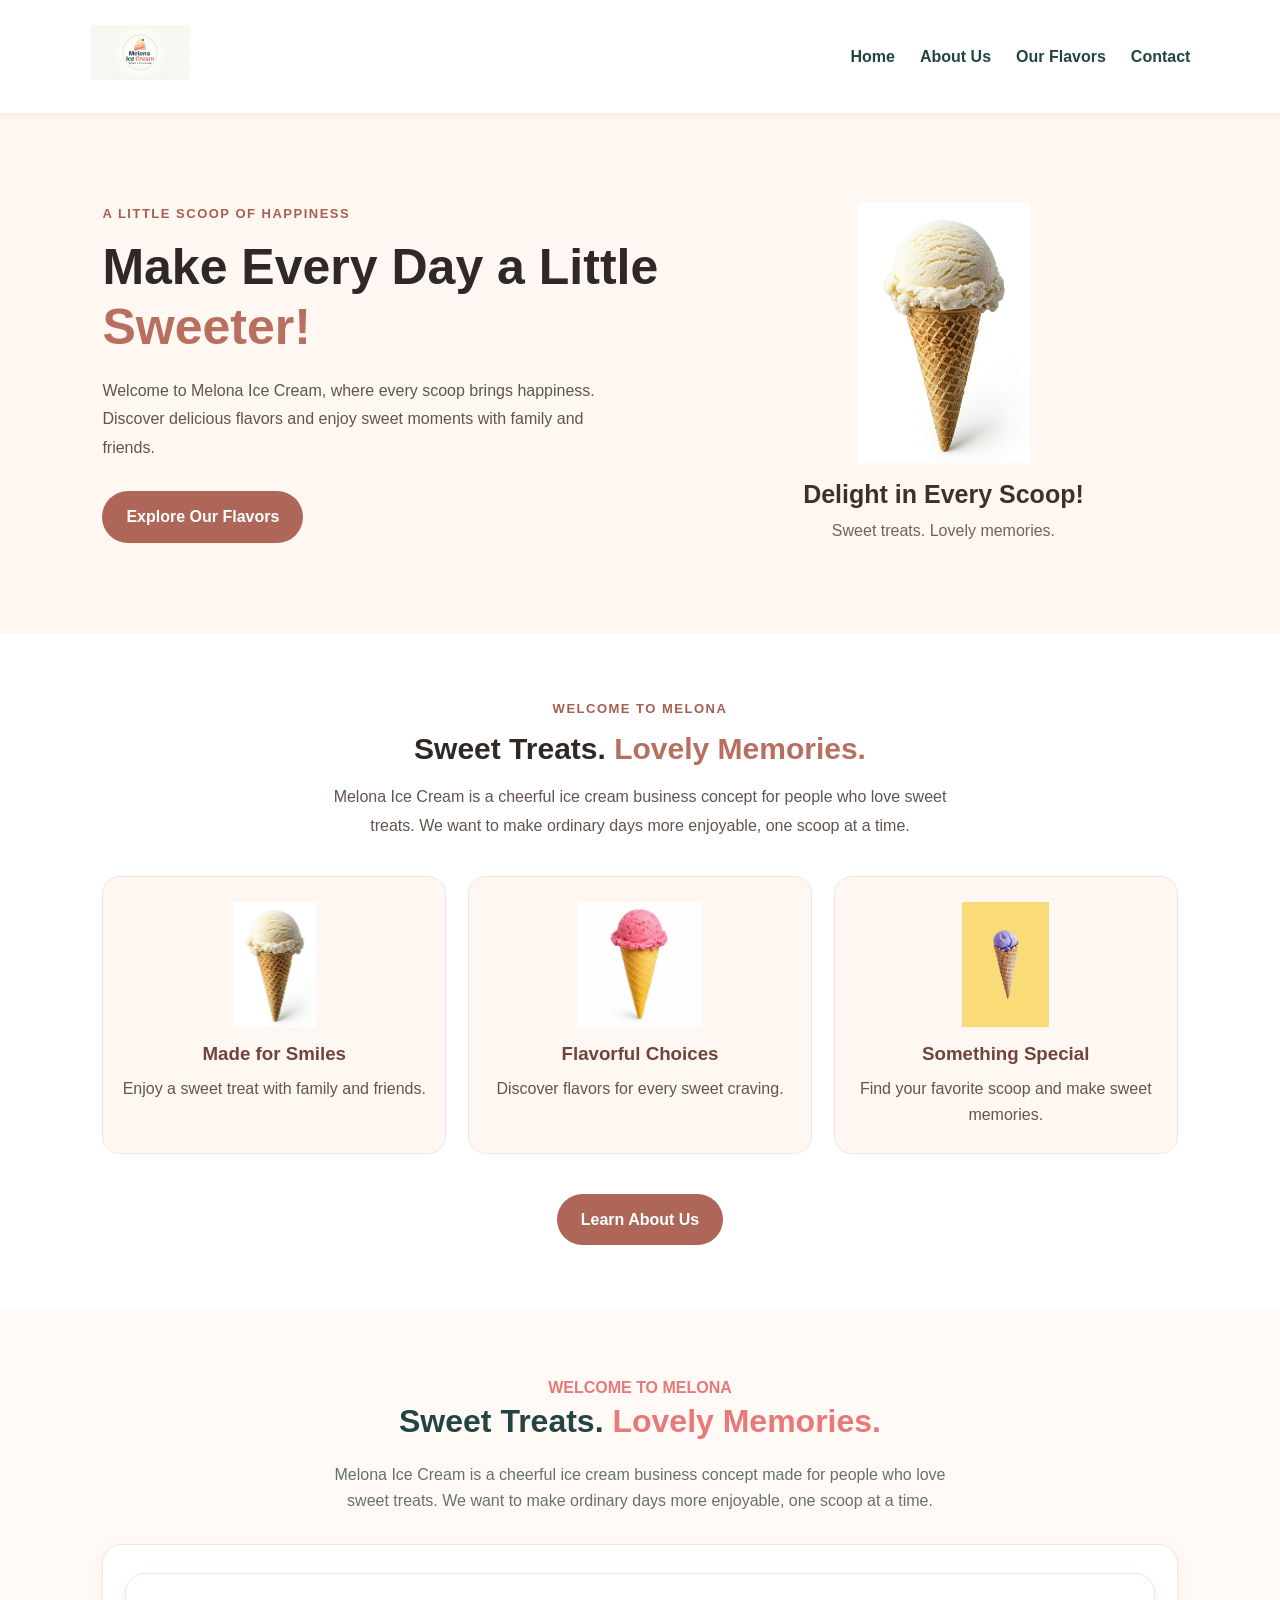
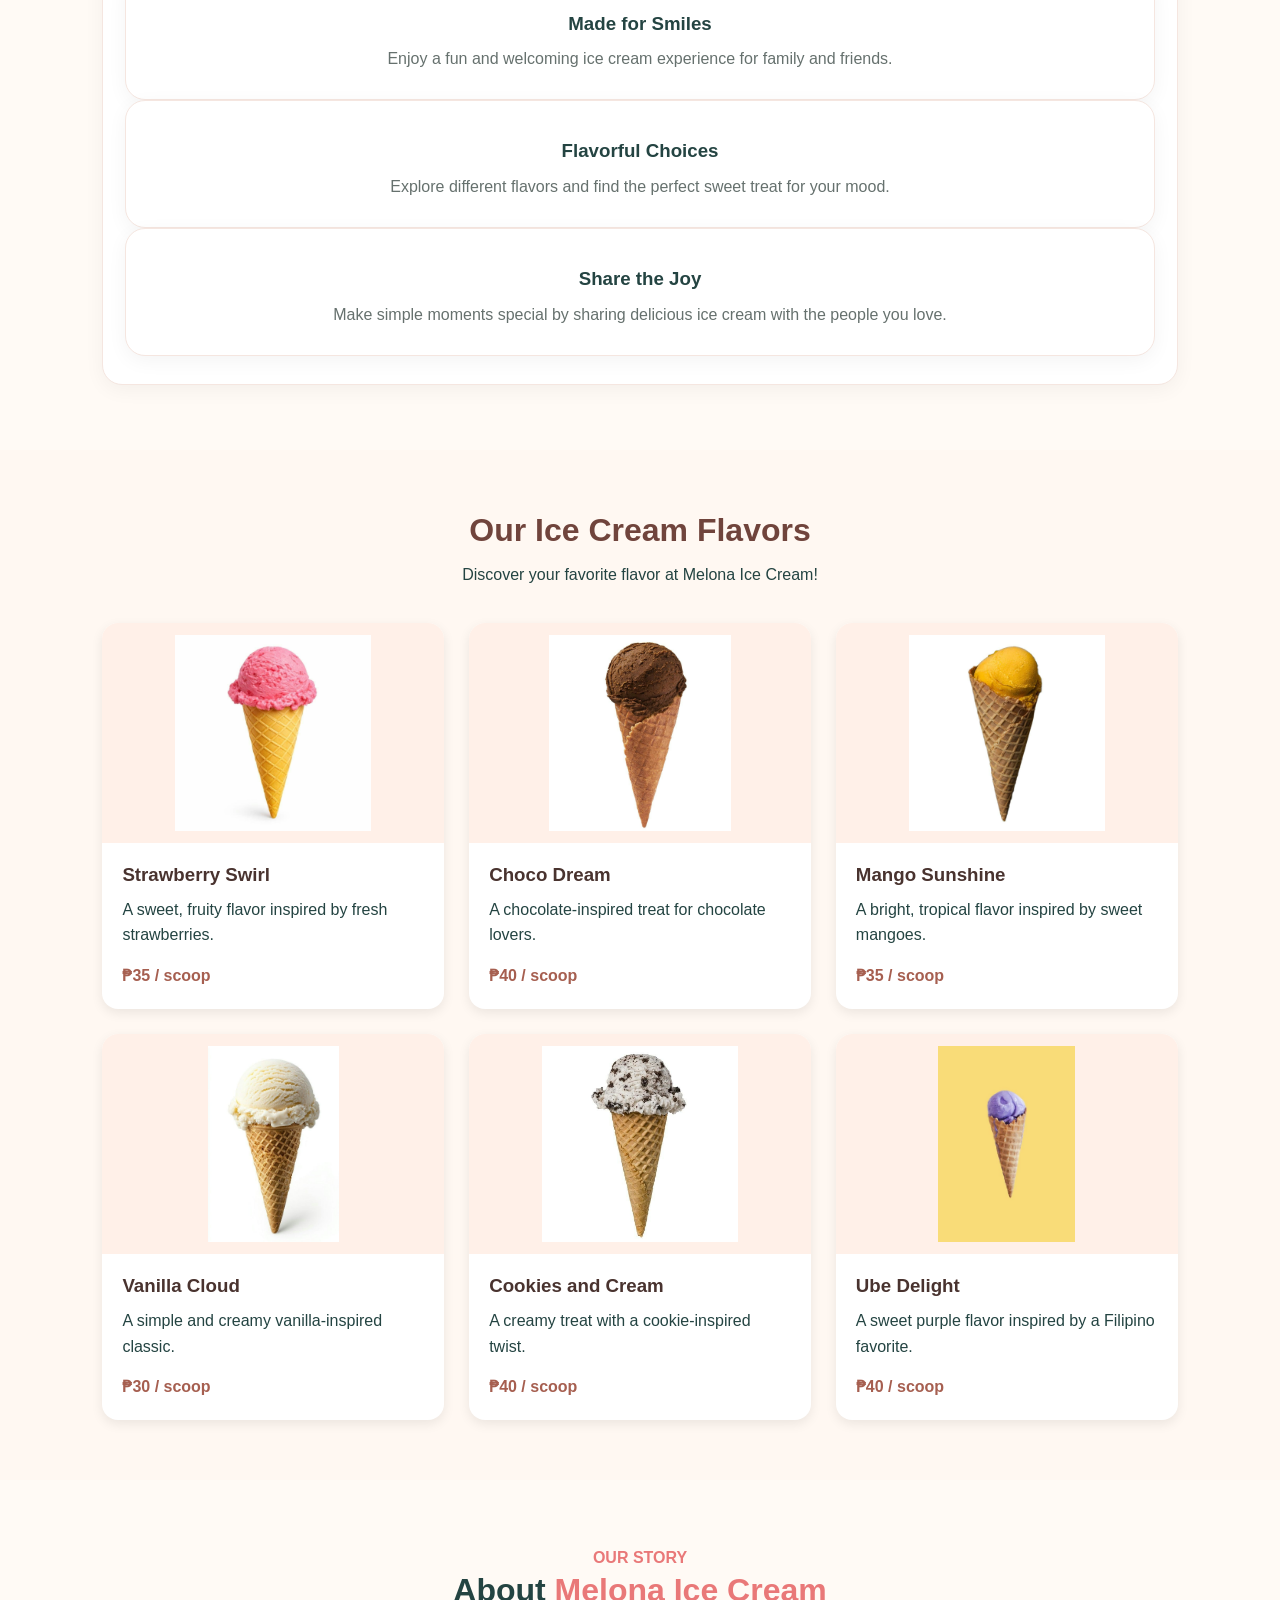
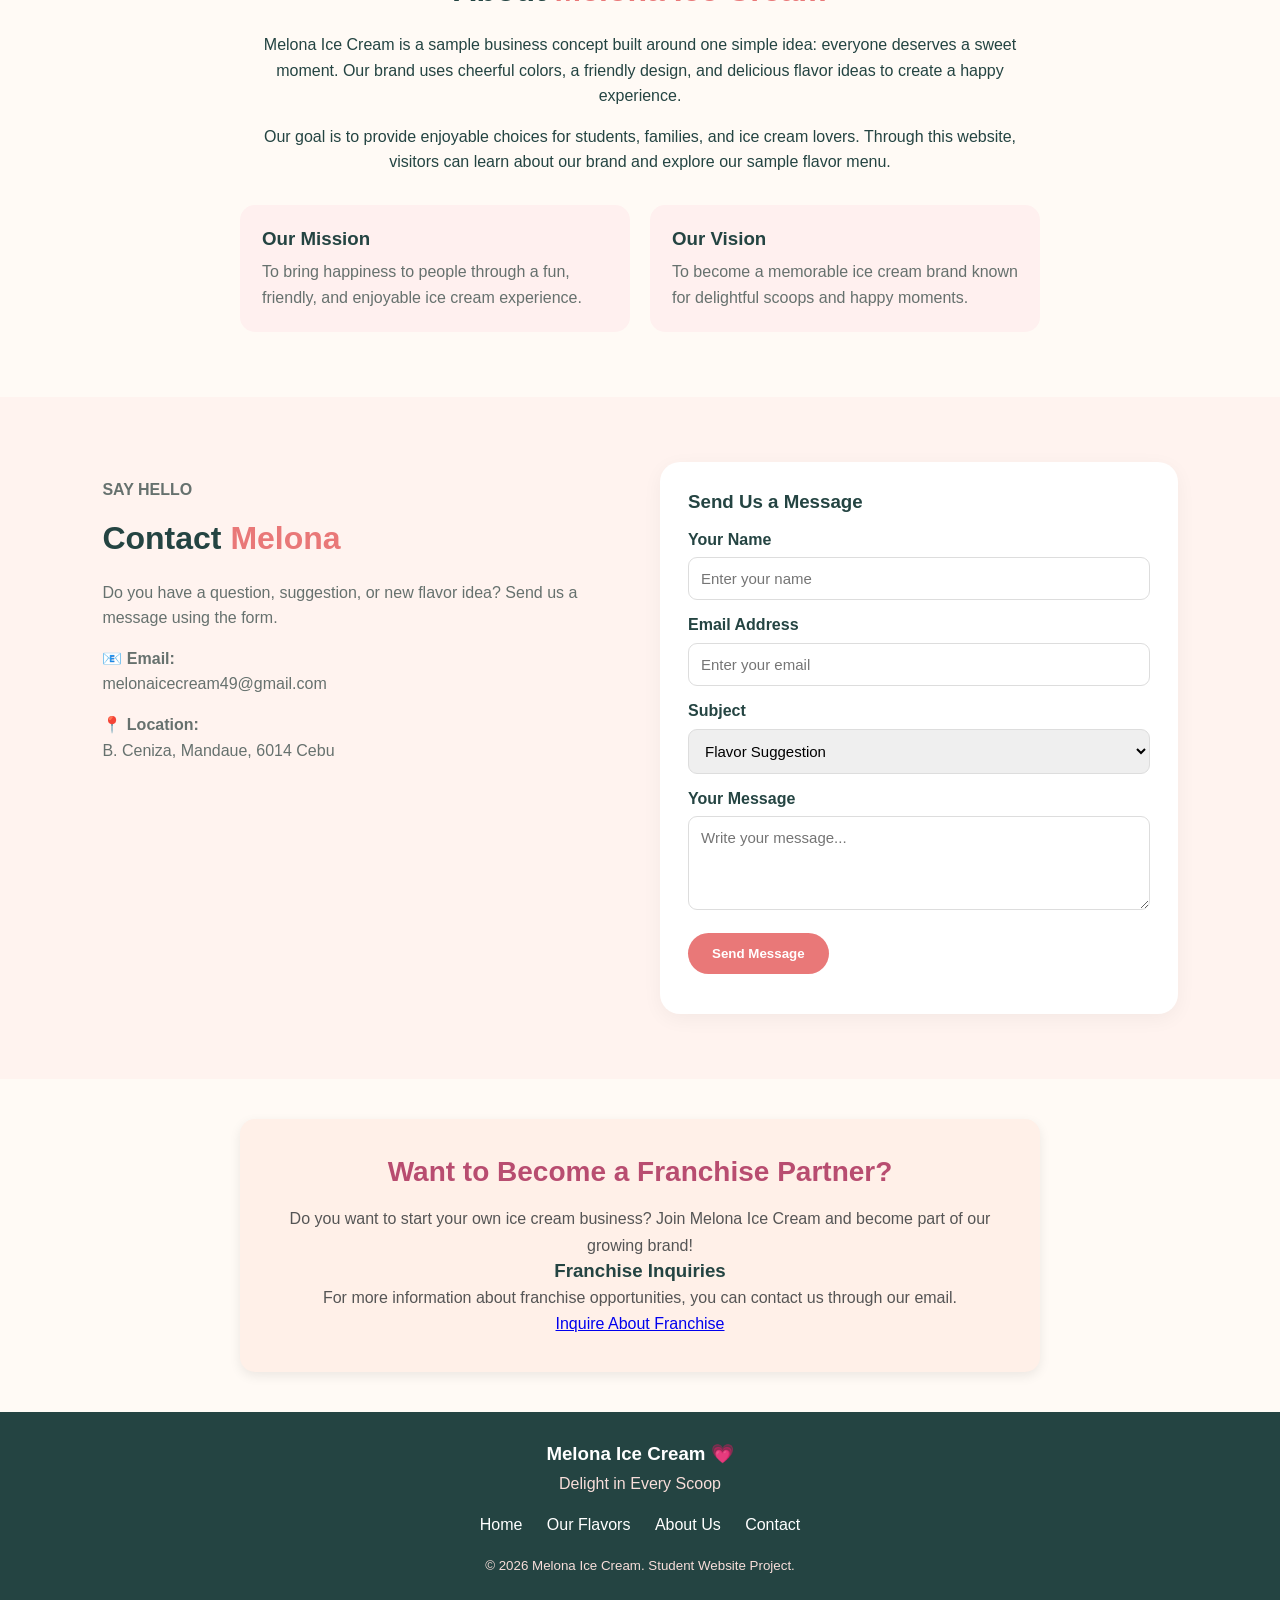
==== index.html @ 4e517872 "First upload of Melona Ice Cream website" ====
<!DOCTYPE html>
<html lang="en">
<head>
    <meta charset="UTF-8">
    <meta name="viewport" content="width=device-width, initial-scale=1.0">
    <title>Melona Ice Cream | Delight in Every Scoop</title>

    <style>
        * {
            margin: 0;
            padding: 0;
            box-sizing: border-box;
            scroll-behavior: smooth;
        }

        body {
            font-family: Arial, sans-serif;
            background-color: #fffaf5;
            color: #244442;
            line-height: 1.6;
        }

        /* NAVIGATION */
        header {
            background-color: #ffffff;
            padding: 15px 7%;
            display: flex;
            justify-content: space-between;
            align-items: center;
            position: sticky;
            top: 0;
            z-index: 100;
            box-shadow: 0 2px 10px #00000010;
        }

        .logo img {
            width: 100px;
            height: 75px;
            object-fit: contain;
        }

        nav {
            display: flex;
            gap: 25px;
        }

        nav a {
            text-decoration: none;
            color: #244442;
            font-weight: bold;
        }

        nav a:hover {
            color: #e97878;
        }

        /* GENERAL */
        section {
            padding: 65px 8%;
            scroll-margin-top: 90px;
        }

        h1, h2, h3 {
            line-height: 1.3;
        }

        h2 {
            font-size: 32px;
            margin-bottom: 20px;
        }

        .highlight {
            color: #e97878;
        }

        .subtitle {
            color: #66716e;
            max-width: 650px;
            margin: 0 auto 30px;
        }

        .button {
            display: inline-block;
            background-color: #e97878;
            color: white;
            padding: 13px 24px;
            border-radius: 30px;
            text-decoration: none;
            border: none;
            font-weight: bold;
            cursor: pointer;
            margin-top: 15px;
        }

        .button:hover {
            background-color: #d65f67;
        }

        /* HOME PAGE */
       .hero {
    display: grid;
    grid-template-columns: 1.2fr 1fr;
    align-items: center;
    gap: 45px;
    padding: 65px 8%;
    background: #fff8f2;
}

.hero-text h1 {
    font-size: clamp(32px, 4vw, 50px);
    line-height: 1.2;
    margin: 12px 0 20px;
    color: #302824;
}

.hero-text h1 span,
.welcome-section h2 span {
    color: #b86f60;
}

.hero-text > p:not(.eyebrow) {
    line-height: 1.8;
    color: #62544f;
    max-width: 520px;
    margin-bottom: 28px;
}

.eyebrow {
    color: #a65f50;
    font-weight: bold;
    letter-spacing: 1.5px;
    font-size: 13px;
}

.hero-button,
.secondary-button {
    display: inline-block;
    background: #ad6658;
    color: white;
    padding: 13px 24px;
    border-radius: 30px;
    text-decoration: none;
    font-weight: bold;
}

.hero-button:hover,
.secondary-button:hover {
    background: #85483d;
}

.hero-picture {
    text-align: center;
    padding: 25px;
}

.hero-picture img {
    width: 100%;
    max-width: 260px;
    height: 260px;
    object-fit: contain;
    display: block;
    margin: 0 auto 15px;
}

.hero-picture h2 {
    color: #3e302c;
    font-size: 25px;
    margin-bottom: 8px;
}

.hero-picture p {
    color: #74615b;
}

.welcome-section {
    padding: 65px 8%;
    text-align: center;
    background: #ffffff;
}

.welcome-section h2 {
    font-size: 30px;
    margin: 10px 0 15px;
    color: #302824;
}

.welcome-description {
    max-width: 650px;
    margin: 0 auto 35px;
    color: #62544f;
    line-height: 1.8;
}

.feature-grid {
    display: grid;
    grid-template-columns: repeat(3, minmax(0, 1fr));
    gap: 22px;
    max-width: 1100px;
    margin: 0 auto 35px;
    text-align: center;
}

.feature-card {
    background: #fff8f2;
    padding: 25px 18px;
    border: 1px solid #f2e4dc;
    border-radius: 18px;
    min-width: 0;
}

.feature-card img {
    width: 100%;
    max-width: 125px;
    height: 125px;
    object-fit: contain;
    display: block;
    margin: 0 auto 15px;
}

.feature-card h3 {
    color: #70443c;
    margin-bottom: 10px;
}

.feature-card p {
    color: #62544f;
    line-height: 1.6;
    margin: 0;
}

.secondary-button {
    margin-top: 5px;
}

/* RESPONSIVE LAYOUT */
@media (max-width: 750px) {
    .hero {
        grid-template-columns: 1fr;
        text-align: center;
        padding: 40px 6%;
        gap: 20px;
    }

    .hero-text > p:not(.eyebrow) {
        margin-left: auto;
        margin-right: auto;
    }

    .hero-picture img {
        height: 200px;
    }

    .feature-grid {
        grid-template-columns: 1fr;
    }

    .welcome-section {
        padding: 45px 6%;
    }
}
        /* ABOUT / FEATURES */
        #welcome {
            text-align: center;
        }

        .cards {
            display: grid;
            grid-template-columns: repeat(3, 1fr);
            gap: 22px;
            margin-top: 35px;
        }

        .card {
            background-color: white;
            padding: 28px 22px;
            border-radius: 20px;
            box-shadow: 0 5px 20px #0000000c;
            border: 1px solid #f5e6e0;
        }

        .card .icon {
            font-size: 42px;
            margin-bottom: 10px;
        }

        .card h3 {
            margin-bottom: 10px;
        }

        .card p {
            color: #66716e;
        }

        /* FLAVORS */
       
        .flavors-section {
    padding: 60px 8%;
    background: #fff8f2;
}

.flavors-section h2 {
    text-align: center;
    color: #70443c;
    margin-bottom: 10px;
}

.section-description {
    text-align: center;
    margin-bottom: 35px;
}

.flavor-grid {
    display: grid;
    grid-template-columns: repeat(3, minmax(0, 1fr));
    gap: 25px;
    max-width: 1100px;
    margin: 0 auto;
}

.flavor-card {
    background: white;
    border-radius: 16px;
    overflow: hidden;
    box-shadow: 0 4px 12px rgba(0, 0, 0, 0.08);
    display: flex;
    flex-direction: column;
    min-width: 0;
}

.flavor-card img {
    width: 100%;
    height: 220px;
    object-fit: contain;
    padding: 12px;
    box-sizing: border-box;
    background: #fff0e8;
    display: block;
}

.flavor-info {
    padding: 20px;
    display: flex;
    flex-direction: column;
    flex: 1;
}

.flavor-info h3 {
    margin: 0 0 10px;
    color: #49332f;
}

.flavor-info p {
    line-height: 1.6;
    margin: 0 0 15px;
}

.flavor-info strong {
    color: #a65f50;
    margin-top: auto;
}

@media (max-width: 750px) {
    .flavor-grid {
        grid-template-columns: repeat(2, minmax(0, 1fr));
    }
}

@media (max-width: 480px) {
    .flavor-grid {
        grid-template-columns: 1fr;
    }
}

        /* ABOUT AND CONTACT */
        #about {
            text-align: center;
        }

        .about-content {
            max-width: 800px;
            margin: auto;
        }

        .mission-vision {
            display: grid;
            grid-template-columns: 1fr 1fr;
            gap: 20px;
            margin-top: 30px;
            text-align: left;
        }

        .mission-vision div {
            background: #fff0ef;
            padding: 22px;
            border-radius: 15px;
        }

        .mission-vision p {
            color: #66716e;
            margin-top: 8px;
        }

        #contact {
            background-color: #fff3ef;
        }

        .contact-layout {
            display: grid;
            grid-template-columns: 1fr 1fr;
            gap: 40px;
        }

        .contact-details p {
            margin: 15px 0;
            color: #66716e;
        }

        form {
            background: white;
            padding: 28px;
            border-radius: 20px;
            box-shadow: 0 5px 20px #0000000c;
        }

        label {
            display: block;
            font-weight: bold;
            margin: 12px 0 5px;
        }

        input, select, textarea {
            width: 100%;
            padding: 12px;
            border: 1px solid #ddd;
            border-radius: 9px;
            font-family: Arial, sans-serif;
            font-size: 15px;
        }

        textarea {
            resize: vertical;
        }

        #formMessage {
            margin-top: 12px;
            color: #28785c;
            font-weight: bold;
        }
        /* Franchise Section */
.franchise-contact {
    background: #fff0e8;
    padding: 40px 25px;
    margin: 40px auto;
    max-width: 800px;
    text-align: center;
    border-radius: 18px;
    box-shadow: 0 4px 12px rgba(0, 0, 0, 0.08);
}

.franchise-contact h2 {
    color: #b84d70;
    font-size: 28px;
    margin-bottom: 15px;
}

.franchise-contact p {
    color: #555;
    font-size: 16px;
    line-height: 1.7;
}

/* Franchise Button */
.franchise-button {
    display: inline-block;
    background-color: #b84d70;
    color: white;
    padding: 13px 28px;
    margin-top: 20px;
    border-radius: 30px;
    text-decoration: none;
    font-size: 15px;
    font-weight: bold;
    transition: 0.3s ease;
}

.franchise-button:hover {
    background-color: #913653;
    transform: translateY(-3px);
}

        /* FOOTER */
        footer {
            background-color: #244442;
            color: white;
            padding: 30px 20px;
            text-align: center;
        }

        footer p {
            color: #f8deda;
            margin: 5px 0;
        }

        footer a {
            color: white;
            text-decoration: none;
            margin: 0 10px;
        }

        footer a:hover {
            text-decoration: underline;
        }
        .franchise-contact {
    background: #fff0e8;
    padding: 35px;
    margin: 40px auto;
    max-width: 800px;
    text-align: center;
    border-radius: 15px;
}

.franchise-contact h2 {
    color: #b84d70;
}

.franchise-button {
    display: inline-block;
    background: #b84d70;
    color: white;
    padding: 12px 25px;
    border-radius: 25px;
    text-decoration: none;
    margin-top: 15px;
}

        /* MOBILE RESPONSIVE */
        @media (max-width: 768px) {
            header {
                padding: 12px 5%;
                flex-direction: column;
                gap: 10px;
            }

            nav {
                justify-content: center;
                flex-wrap: wrap;
                gap: 15px;
            }

            #home {
                flex-direction: column;
                text-align: center;
            }

            .hero-text h1 {
                font-size: 36px;
            }

            .cards {
                grid-template-columns: 1fr;
            }

            .mission-vision,
            .contact-layout {
                grid-template-columns: 1fr;
            }

            section {
                padding: 45px 6%;
            }

            h2 {
                font-size: 27px;
            }
        }
    </style>
</head>

<body>

    <!-- HEADER AND NAVIGATION -->
    <header>
        <a href="#home" class="logo">
            <img src="assets/melona-logo (2).jpeg"
                 alt="Melona Ice Cream Logo">
        </a>

        <nav>
            <a href="#home">Home</a>
            <a href="#welcome">About Us</a>
            <a href="#flavors">Our Flavors</a>
            <a href="#contact">Contact</a>
            
        </nav>
    </header>

    <!-- HOME SECTION -->
    <main>
    <section class="hero" id="home">
        <div class="hero-text">
            <p class="eyebrow">A LITTLE SCOOP OF HAPPINESS</p>

            <h1>Make Every Day a Little
                <span>Sweeter!</span>
            </h1>

            <p>
                Welcome to Melona Ice Cream, where every scoop
                brings happiness. Discover delicious flavors and
                enjoy sweet moments with family and friends.
            </p>

            <a class="hero-button" href="flavors.html">
                Explore Our Flavors
            </a>
        </div>

        <div class="hero-picture">
            <img src="assets/vanilla-cone.jpeg"
                 alt="Vanilla ice cream cone">

            <h2>Delight in Every Scoop!</h2>
            <p>Sweet treats. Lovely memories.</p>
        </div>
    </section>

    <section class="welcome-section">
        <p class="eyebrow">WELCOME TO MELONA</p>
        <h2>Sweet Treats. <span>Lovely Memories.</span></h2>

        <p class="welcome-description">
            Melona Ice Cream is a cheerful ice cream business
            concept for people who love sweet treats. We want
            to make ordinary days more enjoyable, one scoop at a time.
        </p>

        <div class="feature-grid">
            <article class="feature-card">
                <img src="assets/vanilla-cone.jpeg"
                     alt="Vanilla ice cream cone">
                <h3>Made for Smiles</h3>
                <p>Enjoy a sweet treat with family and friends.</p>
            </article>

            <article class="feature-card">
                <img src="assets/strawberry-cone.jpeg"
                     alt="Strawberry ice cream cone">
                <h3>Flavorful Choices</h3>
                <p>Discover flavors for every sweet craving.</p>
            </article>

            <article class="feature-card">
                <img src="assets/ube-cone.jpeg"
                     alt="Ube ice cream cone">
                <h3>Something Special</h3>
                <p>Find your favorite scoop and make sweet memories.</p>
            </article>
        </div>

        <a class="secondary-button" href="about.html">
            Learn About Us
        </a>
    </section>
</main>
    <!-- WELCOME SECTION -->
    <section id="welcome">
        <p class="highlight"><strong>WELCOME TO MELONA</strong></p>

        <h2>
            Sweet Treats.
            <span class="highlight">Lovely Memories.</span>
        </h2>

        <p class="subtitle">
            Melona Ice Cream is a cheerful ice cream business concept
            made for people who love sweet treats. We want to make
            ordinary days more enjoyable, one scoop at a time.
        </p>

        <div class="card">
            <div class="card">
                <div class="icon"></div>
                <h3>Made for Smiles</h3>
                <p>
                    Enjoy a fun and welcoming ice cream experience
                    for family and friends.
                </p>
            </div>

            <div class="card">
                <div class="icon"></div>
                <h3>Flavorful Choices</h3>
                <p>
                    Explore different flavors and find the perfect
                    sweet treat for your mood.
                </p>
            </div>

            <div class="card">
                <div class="icon"></div>
                <h3>Share the Joy</h3>
                <p>
                    Make simple moments special by sharing delicious
                    ice cream with the people you love.
                </p>
            </div>
        </div>
    </section>

    <!-- OUR FLAVORS SECTION -->
    <section id="flavors" class="flavors-section">
    <h2>Our Ice Cream Flavors</h2>
    <p class="section-description">
        Discover your favorite flavor at Melona Ice Cream!
    </p>

    <div class="flavor-grid">

        <div class="flavor-card">
            <img src="assets/strawberry-cone.jpeg"
                 alt="Strawberry ice cream cone">
            <div class="flavor-info">
                <h3>Strawberry Swirl</h3>
                <p>A sweet, fruity flavor inspired by fresh strawberries.</p>
                <strong>₱35 / scoop</strong>
            </div>
        </div>

        <div class="flavor-card">
            <img src="assets/choco-cone.jpeg"
                 alt="Chocolate ice cream cone">
            <div class="flavor-info">
                <h3>Choco Dream</h3>
                <p>A chocolate-inspired treat for chocolate lovers.</p>
                <strong>₱40 / scoop</strong>
            </div>
        </div>

        <div class="flavor-card">
            <img src="assets/mango-cone.jpeg"
                 alt="Mango ice cream cone">
            <div class="flavor-info">
                <h3>Mango Sunshine</h3>
                <p>A bright, tropical flavor inspired by sweet mangoes.</p>
                <strong>₱35 / scoop</strong>
            </div>
        </div>

        <div class="flavor-card">
            <img src="assets/vanilla-cone.jpeg"
                 alt="Vanilla ice cream cone">
            <div class="flavor-info">
                <h3>Vanilla Cloud</h3>
                <p>A simple and creamy vanilla-inspired classic.</p>
                <strong>₱30 / scoop</strong>
            </div>
        </div>

        <div class="flavor-card">
            <img src="assets/cookies-cone.jpeg"
                 alt="Cookies and cream ice cream cone">
            <div class="flavor-info">
                <h3>Cookies and Cream</h3>
                <p>A creamy treat with a cookie-inspired twist.</p>
                <strong>₱40 / scoop</strong>
            </div>
        </div>

        <div class="flavor-card">
            <img src="assets/ube-cone.jpeg"
                 alt="Ube ice cream cone">
            <div class="flavor-info">
                <h3>Ube Delight</h3>
                <p>A sweet purple flavor inspired by a Filipino favorite.</p>
                <strong>₱40 / scoop</strong>
            </div>
        </div>

    </div>
</section>
    <!-- ABOUT SECTION -->
    <section id="about">
        <p class="highlight"><strong>OUR STORY</strong></p>

        <h2>
            About <span class="highlight">Melona Ice Cream</span>
        </h2>

        <div class="about-content">
            <p>
                Melona Ice Cream is a sample business concept built
                around one simple idea: everyone deserves a sweet moment.
                Our brand uses cheerful colors, a friendly design, and
                delicious flavor ideas to create a happy experience.
            </p>

            <p style="margin-top: 15px;">
                Our goal is to provide enjoyable choices for students,
                families, and ice cream lovers. Through this website,
                visitors can learn about our brand and explore our
                sample flavor menu.
            </p>

            <div class="mission-vision">
                <div>
                    <h3> Our Mission</h3>
                    <p>
                        To bring happiness to people through a fun,
                        friendly, and enjoyable ice cream experience.
                    </p>
                </div>

                <div>
                    <h3> Our Vision</h3>
                    <p>
                        To become a memorable ice cream brand known
                        for delightful scoops and happy moments.
                    </p>
                </div>
            </div>
        </div>
    </section>

    <!-- CONTACT SECTION -->
    <section id="contact">
        <div class="contact-layout">

            <div class="contact-details">
                <p class="highlight"><strong>SAY HELLO</strong></p>

                <h2>
                    Contact <span class="highlight">Melona</span>
                </h2>

                <p>
                    Do you have a question, suggestion, or new flavor
                    idea? Send us a message using the form.
                </p>

                <p><strong>📧 Email:</strong><br>
                    melonaicecream49@gmail.com
                </p>

                <p><strong>📍 Location:</strong><br>
                    B. Ceniza, Mandaue, 6014 Cebu
                </p>

                <p>
                    <small>
                        <!-- The email and location are placeholders for
                        this school project. -->
                    </small>
                </p>
            </div>

            <form id="contactForm">
                <h3>Send Us a Message</h3>

                <label for="name">Your Name</label>
                <input
                    type="text"
                    id="name"
                    placeholder="Enter your name"
                    required
                >

                <label for="email">Email Address</label>
                <input
                    type="email"
                    id="email"
                    placeholder="Enter your email"
                    required
                >

                <label for="topic">Subject</label>
                <select id="topic">
                    <option>Flavor Suggestion</option>
                    <option>General Question</option>
                    <option>Feedback</option>
                </select>

                <label for="message">Your Message</label>
                <textarea
                    id="message"
                    rows="4"
                    placeholder="Write your message..."
                    required
                ></textarea>

                <button type="submit" class="button">
                    Send Message
                </button>

                <p id="formMessage" aria-live="polite"></p>

                <small>
                    <!-- This is a demo form. It does not actually send
                    or store messages. -->
                </small>
            </form>

        </div>
    </section>
    <section class="franchise-contact">
    <h2>Want to Become a Franchise Partner?</h2>

    <p>
        Do you want to start your own ice cream business?
        Join Melona Ice Cream and become part of our growing brand!
    </p>

    <h3>Franchise Inquiries</h3>

    <p>
        For more information about franchise opportunities,
        you can contact us through our email.
    </p>

    
    <a href="https://mail.google.com/mail/?view=cm&fs=1&to=melonaicecream49@gmail.com
   class="franchise-button">
    Inquire About Franchise
</a>
</section>

    <!-- FOOTER -->
    <footer>
        <h3>Melona Ice Cream 💗</h3>
        <p>Delight in Every Scoop</p>

        <div style="margin: 15px 0;">
            <a href="#home">Home</a>
            <a href="#flavors">Our Flavors</a>
            <a href="#about">About Us</a>
            <a href="#contact">Contact</a>
        </div>

        <p>
            <small>
                &copy; <span id="year"></span>
                Melona Ice Cream. Student Website Project.
            </small>
        </p>
    </footer>

    <!-- JAVASCRIPT -->
    <script>
        // Display the current year.
        document.getElementById("year").textContent =
            new Date().getFullYear();

        // Demo contact form.
        document.getElementById("contactForm").addEventListener(
            "submit",
            function(event) {
                event.preventDefault();

                const name = document.getElementById("name").value;

                document.getElementById("formMessage").textContent =
                    "Thank you, " + name +
                    "! This demo form does not send your message.";

                this.reset();
            }
        );
    </script>

</body>
</html>
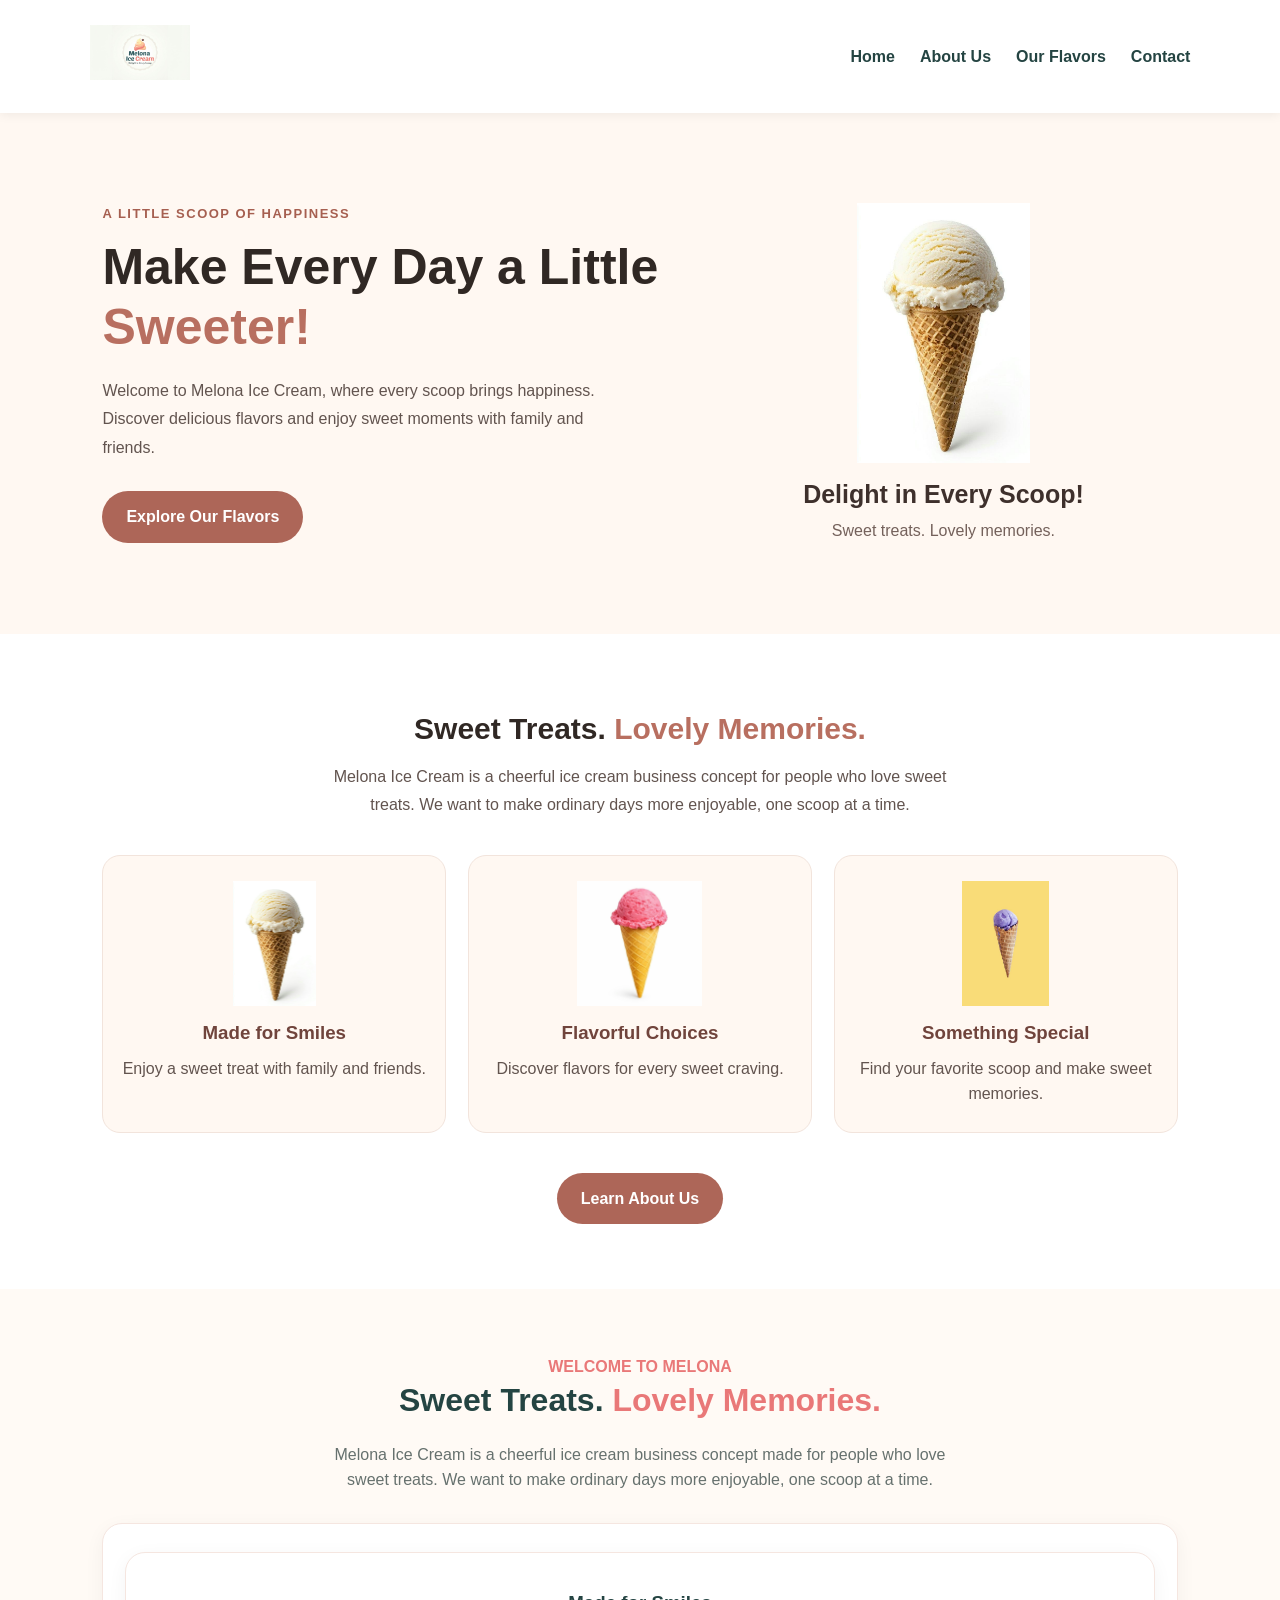
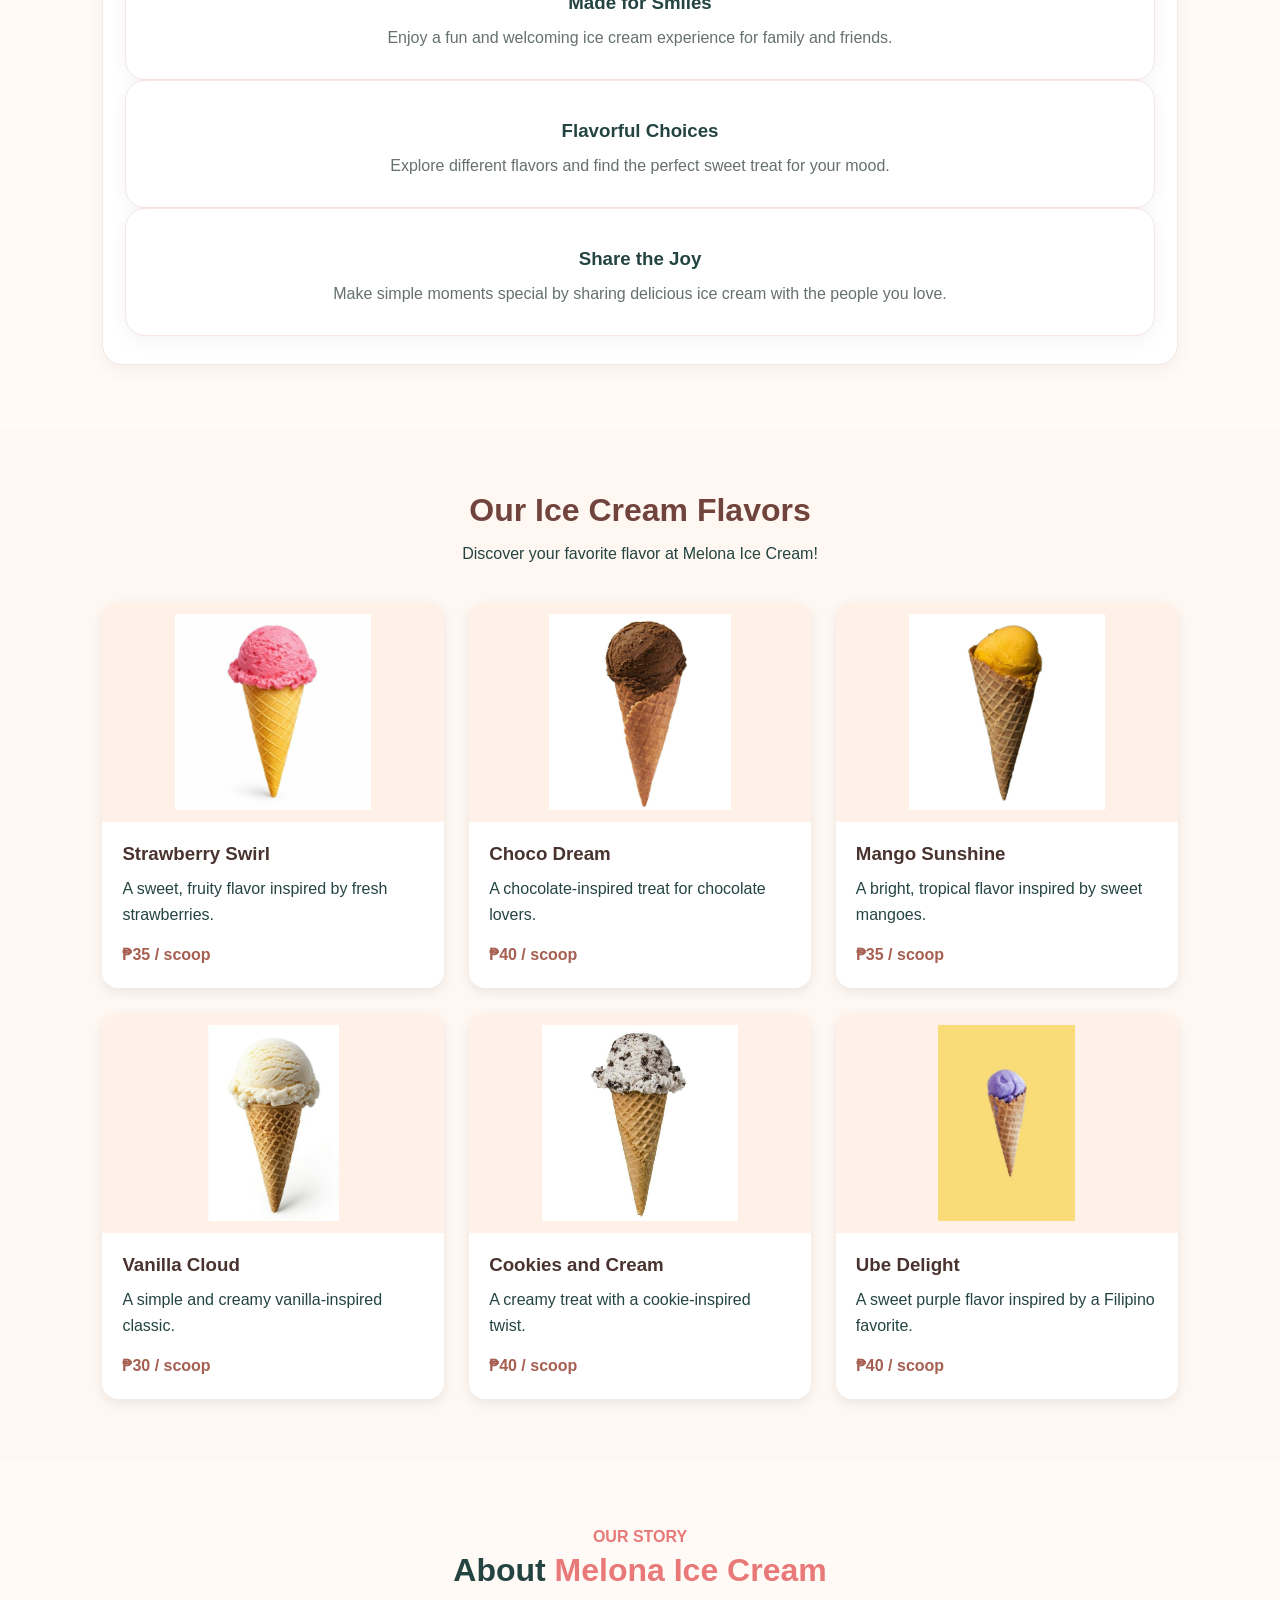
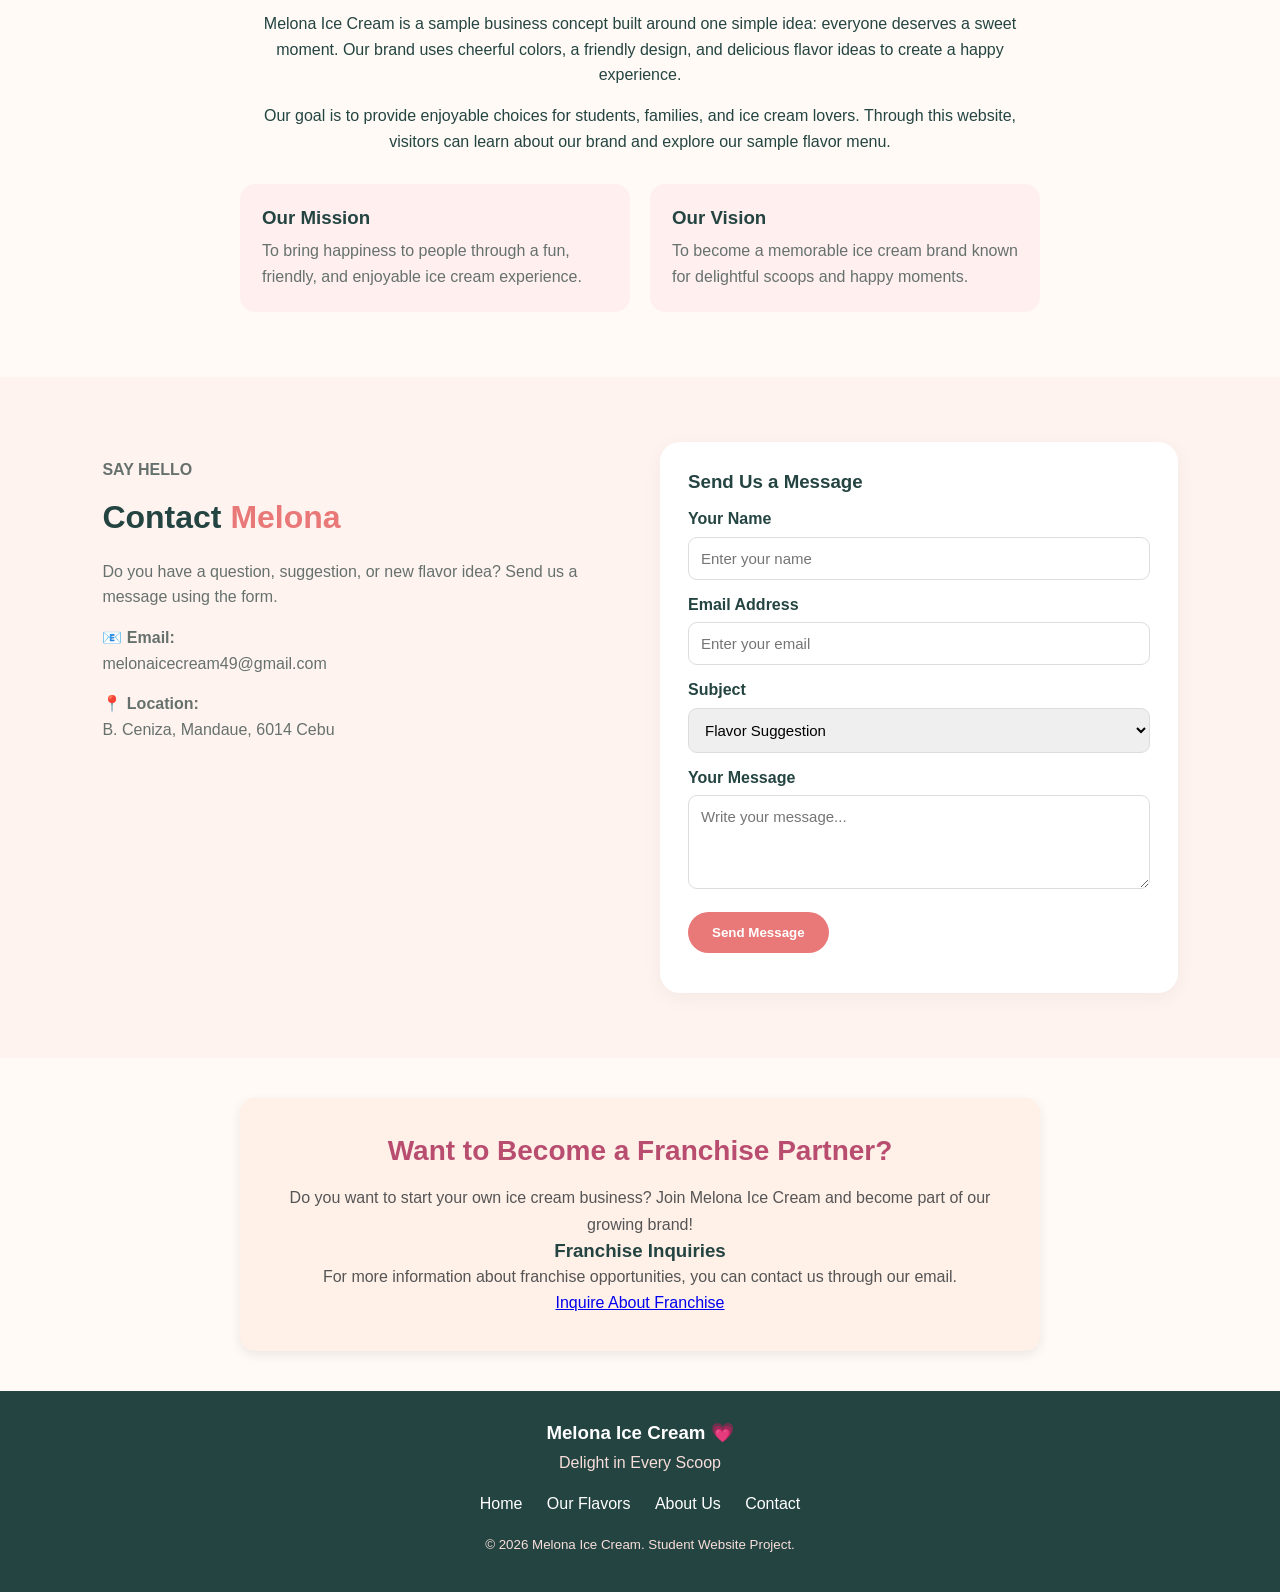
==== commit d4454852: "Updated homepage logo size" ====
--- a/index.html
+++ b/index.html
@@ -580,8 +580,8 @@
 
     <!-- HEADER AND NAVIGATION -->
     <header>
-        <a href="#home" class="logo">
-            <img src="assets/melona-logo (2).jpeg"
+        <a href="index.html" class="logo">
+            <img src="assets/melona-logo%20(2).jpeg"
                  alt="Melona Ice Cream Logo">
         </a>
 
@@ -625,7 +625,7 @@
     </section>
 
     <section class="welcome-section">
-        <p class="eyebrow">WELCOME TO MELONA</p>
+        <!-- <p class="eyebrow">WELCOME TO MELONA</p> -->
         <h2>Sweet Treats. <span>Lovely Memories.</span></h2>
 
         <p class="welcome-description">
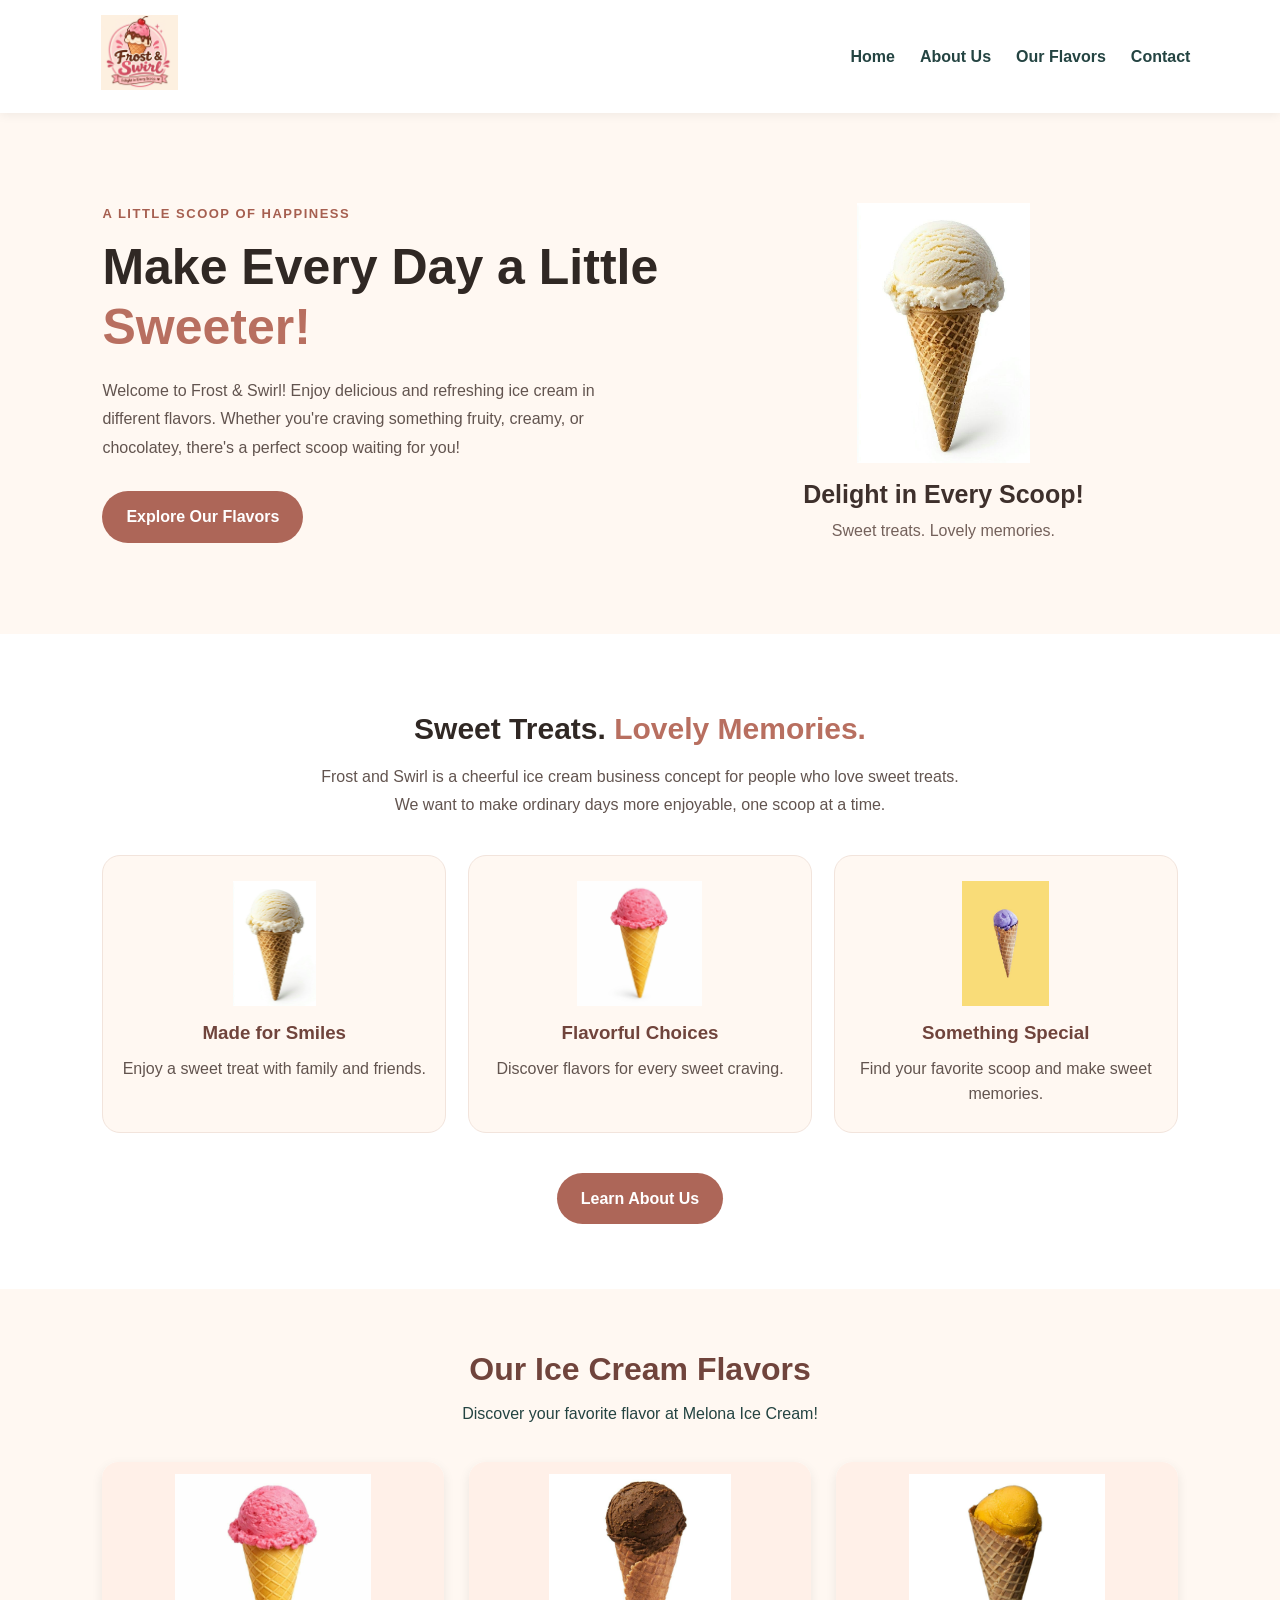
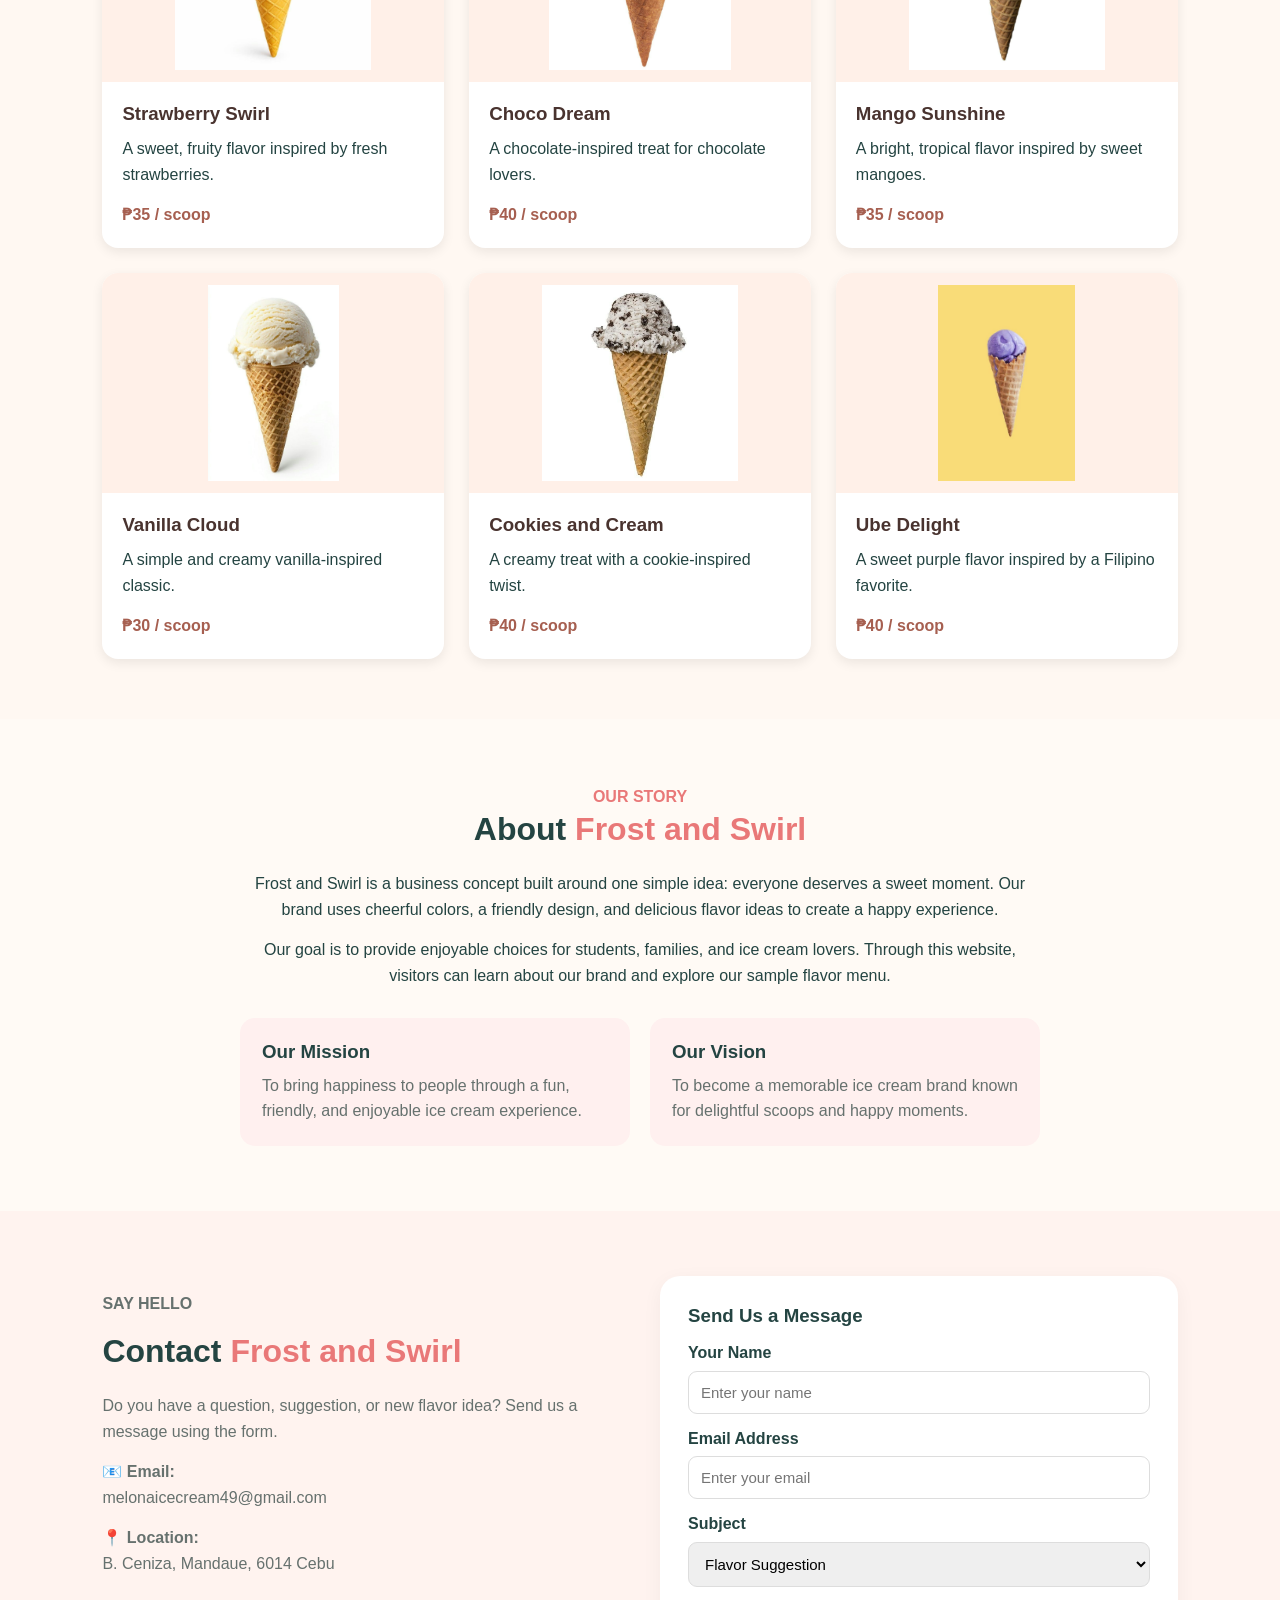
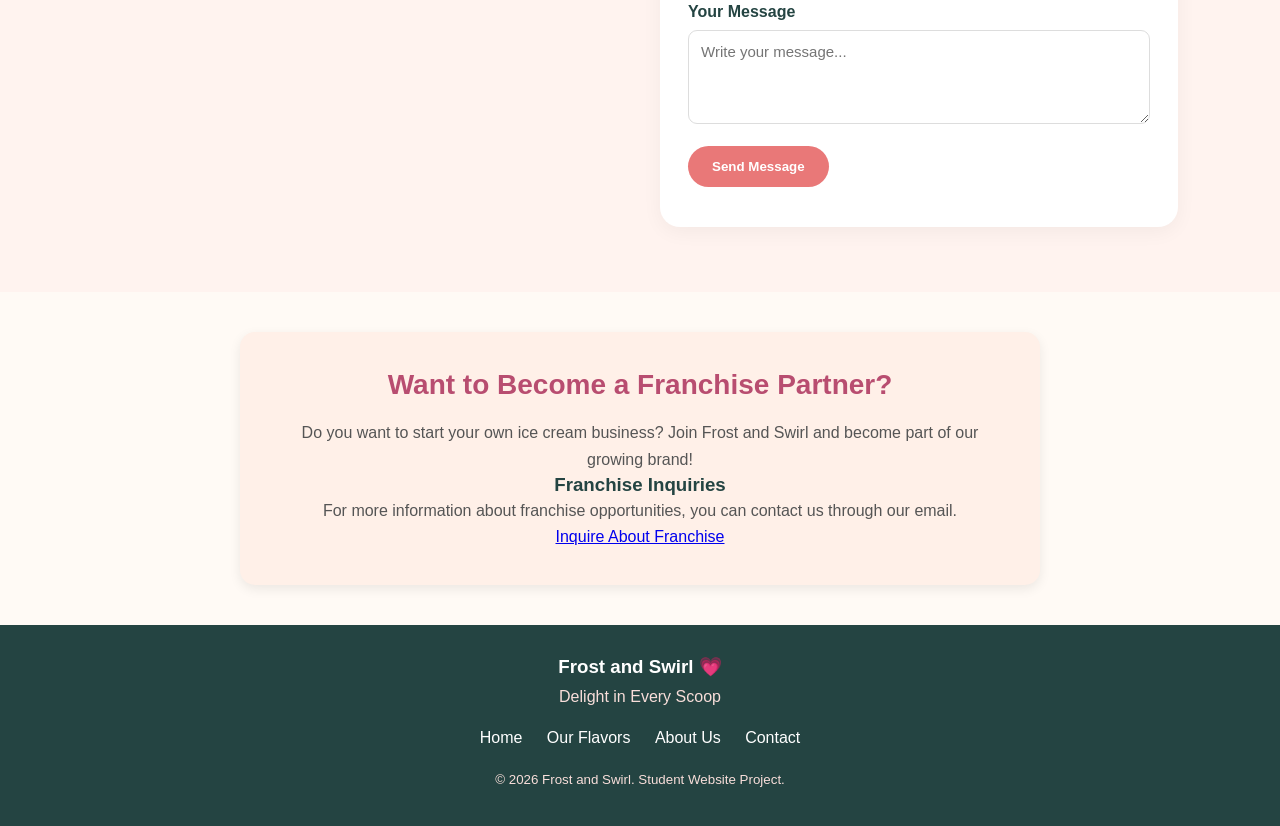
==== commit 184ea923: "Updated Website name" ====
--- a/index.html
+++ b/index.html
@@ -581,13 +581,13 @@
     <!-- HEADER AND NAVIGATION -->
     <header>
         <a href="index.html" class="logo">
-            <img src="assets/melona-logo%20(2).jpeg"
+            <img src="assets/frost-swirl-logo.jpeg"
                  alt="Melona Ice Cream Logo">
         </a>
 
         <nav>
             <a href="#home">Home</a>
-            <a href="#welcome">About Us</a>
+            <a href="about.html">About Us</a>
             <a href="#flavors">Our Flavors</a>
             <a href="#contact">Contact</a>
             
@@ -605,9 +605,10 @@
             </h1>
 
             <p>
-                Welcome to Melona Ice Cream, where every scoop
-                brings happiness. Discover delicious flavors and
-                enjoy sweet moments with family and friends.
+                Welcome to Frost & Swirl!
+                Enjoy delicious and refreshing ice cream in different flavors. 
+                Whether you're craving something fruity, creamy, or chocolatey, 
+                there's a perfect scoop waiting for you!
             </p>
 
             <a class="hero-button" href="flavors.html">
@@ -629,7 +630,7 @@
         <h2>Sweet Treats. <span>Lovely Memories.</span></h2>
 
         <p class="welcome-description">
-            Melona Ice Cream is a cheerful ice cream business
+           Frost and Swirl is a cheerful ice cream business
             concept for people who love sweet treats. We want
             to make ordinary days more enjoyable, one scoop at a time.
         </p>
@@ -663,8 +664,8 @@
     </section>
 </main>
     <!-- WELCOME SECTION -->
-    <section id="welcome">
-        <p class="highlight"><strong>WELCOME TO MELONA</strong></p>
+    <!-- <section id="welcome">
+        <p class="highlight"><strong>WELCOME TO FROST AND SWIRL</strong></p>
 
         <h2>
             Sweet Treats.
@@ -672,7 +673,7 @@
         </h2>
 
         <p class="subtitle">
-            Melona Ice Cream is a cheerful ice cream business concept
+            Frost and Swirl is a cheerful ice cream business concept
             made for people who love sweet treats. We want to make
             ordinary days more enjoyable, one scoop at a time.
         </p>
@@ -704,7 +705,7 @@
                     ice cream with the people you love.
                 </p>
             </div>
-        </div>
+        </div> -->
     </section>
 
     <!-- OUR FLAVORS SECTION -->
@@ -783,12 +784,12 @@
         <p class="highlight"><strong>OUR STORY</strong></p>
 
         <h2>
-            About <span class="highlight">Melona Ice Cream</span>
+            About <span class="highlight">Frost and Swirl</span>
         </h2>
 
         <div class="about-content">
             <p>
-                Melona Ice Cream is a sample business concept built
+                Frost and Swirl is a business concept built
                 around one simple idea: everyone deserves a sweet moment.
                 Our brand uses cheerful colors, a friendly design, and
                 delicious flavor ideas to create a happy experience.
@@ -829,7 +830,7 @@
                 <p class="highlight"><strong>SAY HELLO</strong></p>
 
                 <h2>
-                    Contact <span class="highlight">Melona</span>
+                    Contact <span class="highlight">Frost and Swirl</span>
                 </h2>
 
                 <p>
@@ -906,7 +907,7 @@
 
     <p>
         Do you want to start your own ice cream business?
-        Join Melona Ice Cream and become part of our growing brand!
+        Join Frost and Swirl and become part of our growing brand!
     </p>
 
     <h3>Franchise Inquiries</h3>
@@ -925,7 +926,7 @@
 
     <!-- FOOTER -->
     <footer>
-        <h3>Melona Ice Cream 💗</h3>
+        <h3>Frost and Swirl 💗</h3>
         <p>Delight in Every Scoop</p>
 
         <div style="margin: 15px 0;">
@@ -938,7 +939,7 @@
         <p>
             <small>
                 &copy; <span id="year"></span>
-                Melona Ice Cream. Student Website Project.
+                Frost and Swirl. Student Website Project.
             </small>
         </p>
     </footer>
